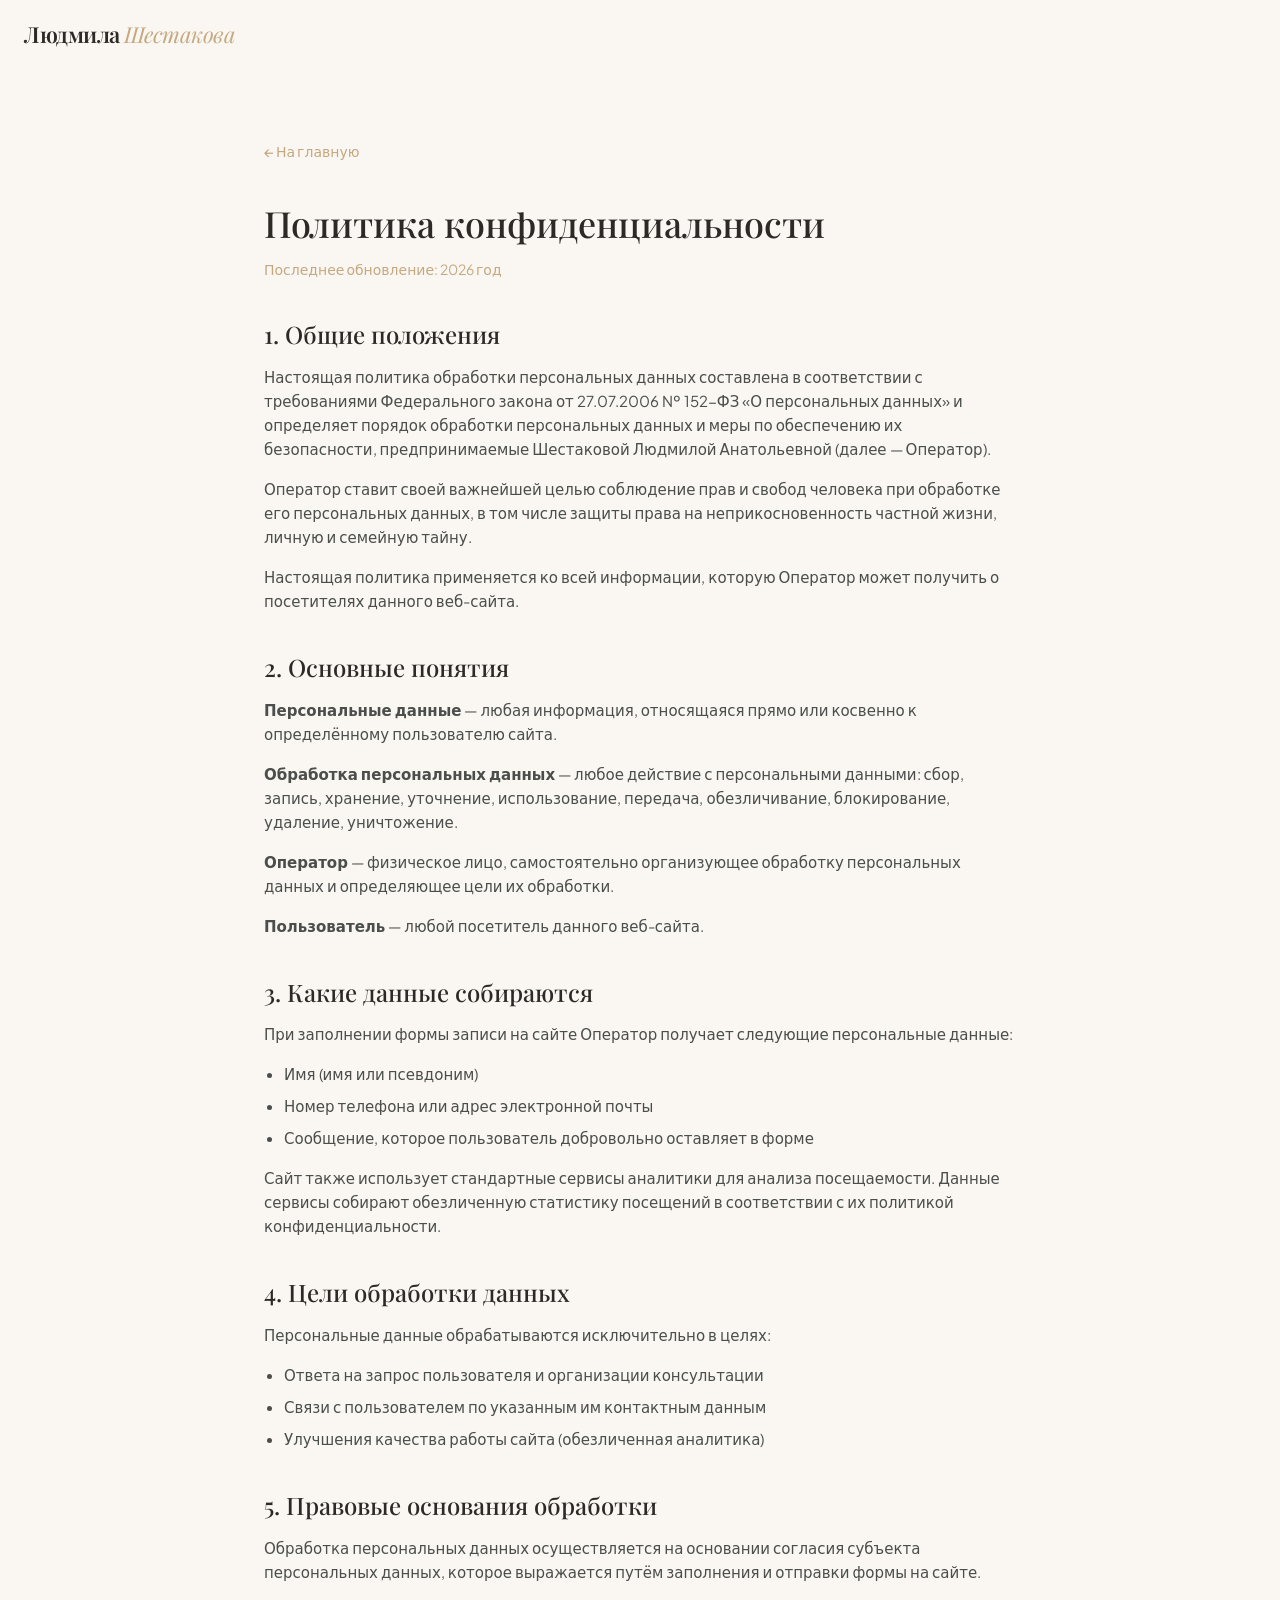
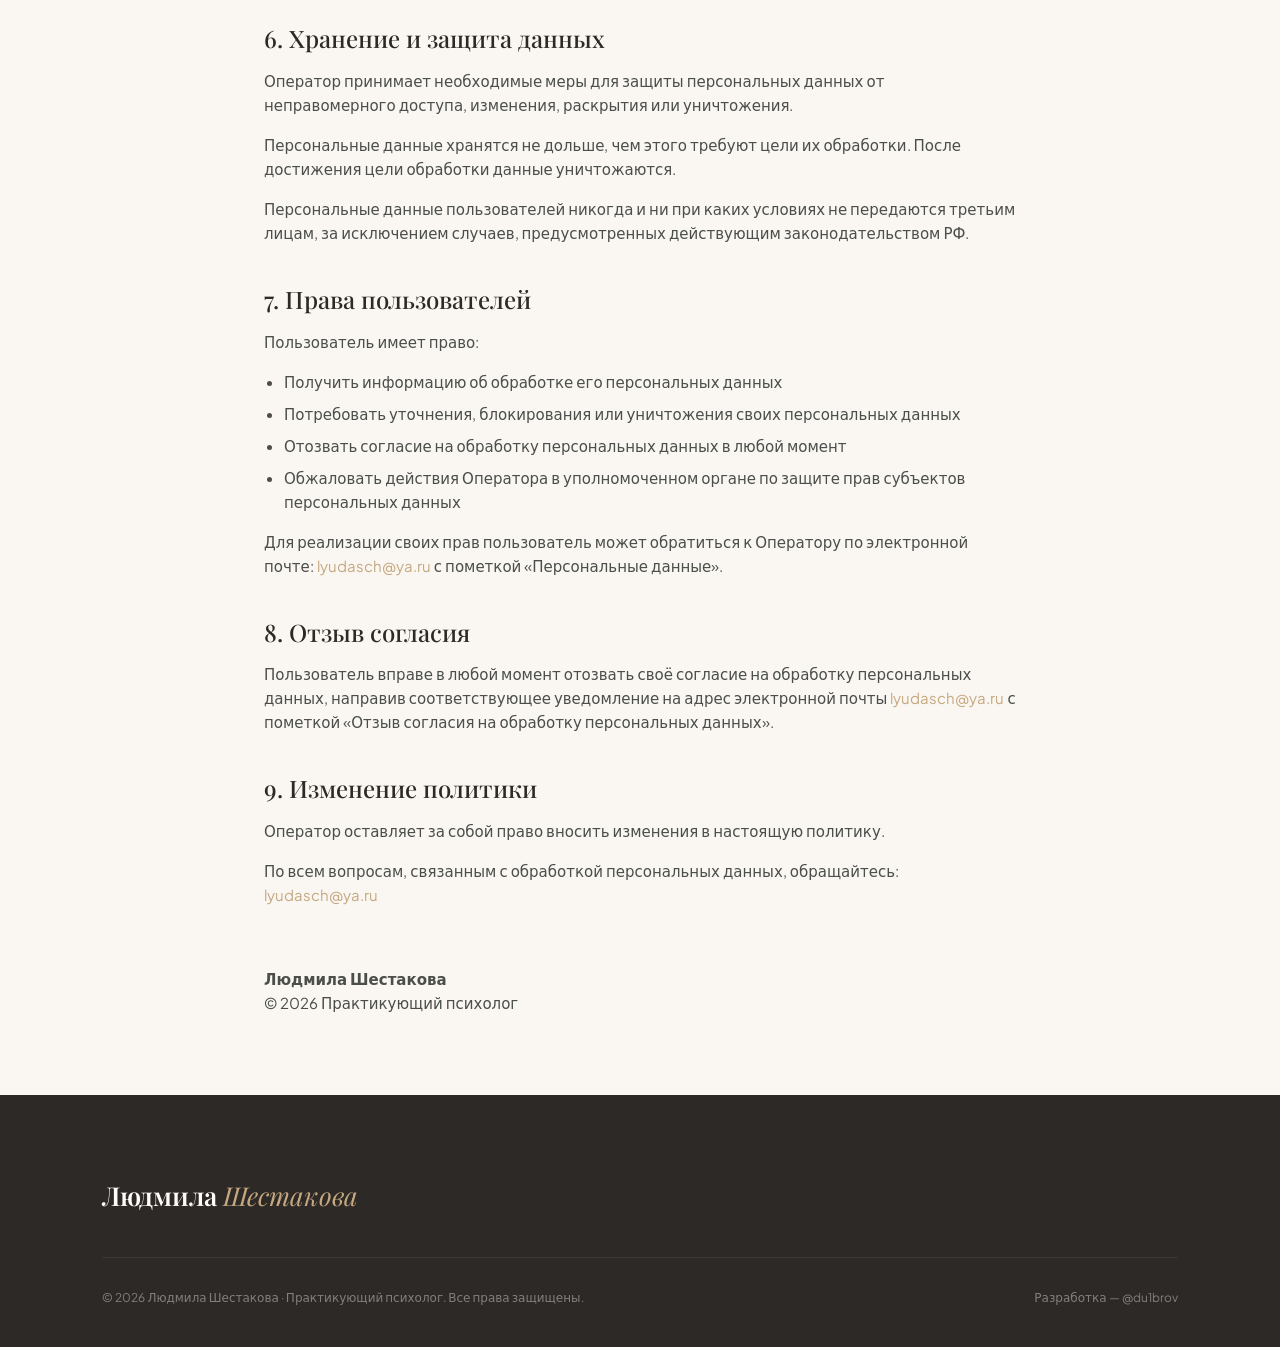
==== privacy.html @ ee28a822 "feat: добавил политику конф." ====
<!DOCTYPE html>
<html lang="ru">

<head>
  <meta charset="UTF-8">
  <meta name="viewport" content="width=device-width, initial-scale=1.0">
  <title>Политика конфиденциальности — Людмила Шестакова</title>

  <meta name="robots" content="noindex, follow">
  <meta name="theme-color" content="#FAF7F2">

  <link rel="icon" type="image/svg+xml"
    href="data:image/svg+xml,<svg xmlns=%22http://www.w3.org/2000/svg%22 viewBox=%220 0 100 100%22><text y=%22.9em%22 font-size=%2290%22>✨</text></svg>">

  <link
    href="https://fonts.googleapis.com/css2?family=Cormorant+Garamond:ital,wght@0,300;0,400;0,500;0,600;0,700;1,300;1,400;1,500;1,600&family=Playfair+Display:ital,wght@0,400;0,500;0,600;0,700;1,400;1,500;1,600&family=Plus+Jakarta+Sans:wght@300;400;500;600;700&display=swap"
    rel="stylesheet">

  <link rel="stylesheet" href="./styles.css">
  
  <style>
    .privacy-container {
      max-width: 800px;
      margin: 120px auto 80px auto;
      padding: 0 24px;
      font-family: var(--font-sans);
      color: var(--ink-deep);
      line-height: 1.6;
    }
    
    .privacy-container h1 {
      font-family: var(--font-serif);
      font-size: 36px;
      margin-bottom: 12px;
    }
    
    .privacy-container h2 {
      font-family: var(--font-serif);
      font-size: 24px;
      margin-top: 40px;
      margin-bottom: 16px;
      color: var(--ink-deep);
    }
    
    .privacy-container p, .privacy-container ul {
      margin-bottom: 16px;
      font-size: 15px;
      color: rgba(44, 48, 46, 0.85);
    }
    
    .privacy-container ul {
      padding-left: 20px;
    }
    
    .privacy-container li {
      margin-bottom: 8px;
    }
    
    .privacy-header-meta {
      font-size: 14px;
      color: var(--terra-warm);
      margin-bottom: 40px;
    }
    
    .back-btn {
      display: inline-flex;
      align-items: center;
      gap: 8px;
      text-decoration: none;
      color: var(--ink-deep);
      font-family: var(--font-sans);
      font-weight: 500;
      font-size: 14px;
      transition: color 0.3s ease;
      margin-top: 20px;
      margin-bottom: 40px;
    }
    
    .back-btn:hover {
      color: var(--terra-warm);
    }
    
    .privacy-container a {
      color: var(--terra-warm);
      text-decoration: none;
    }
    .privacy-container a:hover {
      text-decoration: underline;
    }
  </style>
</head>

<body>

  <nav id="nav" style="justify-content: flex-start; padding-left: 24px;">
    <a href="index.html" class="nav-logo" style="margin-right: auto;">Людмила <span>Шестакова</span></a>
  </nav>

  <main class="privacy-container">
    <a href="index.html" class="back-btn">← На главную</a>
    
    <h1>Политика конфиденциальности</h1>
    <div class="privacy-header-meta">Последнее обновление: 2026 год</div>
    
    <h2>1. Общие положения</h2>
    <p>Настоящая политика обработки персональных данных составлена в соответствии с требованиями Федерального закона от 27.07.2006 № 152-ФЗ «О персональных данных» и определяет порядок обработки персональных данных и меры по обеспечению их безопасности, предпринимаемые Шестаковой Людмилой Анатольевной (далее — Оператор).</p>
    <p>Оператор ставит своей важнейшей целью соблюдение прав и свобод человека при обработке его персональных данных, в том числе защиты права на неприкосновенность частной жизни, личную и семейную тайну.</p>
    <p>Настоящая политика применяется ко всей информации, которую Оператор может получить о посетителях данного веб-сайта.</p>

    <h2>2. Основные понятия</h2>
    <p><strong>Персональные данные</strong> — любая информация, относящаяся прямо или косвенно к определённому пользователю сайта.</p>
    <p><strong>Обработка персональных данных</strong> — любое действие с персональными данными: сбор, запись, хранение, уточнение, использование, передача, обезличивание, блокирование, удаление, уничтожение.</p>
    <p><strong>Оператор</strong> — физическое лицо, самостоятельно организующее обработку персональных данных и определяющее цели их обработки.</p>
    <p><strong>Пользователь</strong> — любой посетитель данного веб-сайта.</p>

    <h2>3. Какие данные собираются</h2>
    <p>При заполнении формы записи на сайте Оператор получает следующие персональные данные:</p>
    <ul>
      <li>Имя (имя или псевдоним)</li>
      <li>Номер телефона или адрес электронной почты</li>
      <li>Сообщение, которое пользователь добровольно оставляет в форме</li>
    </ul>
    <p>Сайт также использует стандартные сервисы аналитики для анализа посещаемости. Данные сервисы собирают обезличенную статистику посещений в соответствии с их политикой конфиденциальности.</p>

    <h2>4. Цели обработки данных</h2>
    <p>Персональные данные обрабатываются исключительно в целях:</p>
    <ul>
      <li>Ответа на запрос пользователя и организации консультации</li>
      <li>Связи с пользователем по указанным им контактным данным</li>
      <li>Улучшения качества работы сайта (обезличенная аналитика)</li>
    </ul>

    <h2>5. Правовые основания обработки</h2>
    <p>Обработка персональных данных осуществляется на основании согласия субъекта персональных данных, которое выражается путём заполнения и отправки формы на сайте.</p>

    <h2>6. Хранение и защита данных</h2>
    <p>Оператор принимает необходимые меры для защиты персональных данных от неправомерного доступа, изменения, раскрытия или уничтожения.</p>
    <p>Персональные данные хранятся не дольше, чем этого требуют цели их обработки. После достижения цели обработки данные уничтожаются.</p>
    <p>Персональные данные пользователей никогда и ни при каких условиях не передаются третьим лицам, за исключением случаев, предусмотренных действующим законодательством РФ.</p>

    <h2>7. Права пользователей</h2>
    <p>Пользователь имеет право:</p>
    <ul>
      <li>Получить информацию об обработке его персональных данных</li>
      <li>Потребовать уточнения, блокирования или уничтожения своих персональных данных</li>
      <li>Отозвать согласие на обработку персональных данных в любой момент</li>
      <li>Обжаловать действия Оператора в уполномоченном органе по защите прав субъектов персональных данных</li>
    </ul>
    <p>Для реализации своих прав пользователь может обратиться к Оператору по электронной почте: <a href="mailto:lyudasch@ya.ru">lyudasch@ya.ru</a> с пометкой «Персональные данные».</p>

    <h2>8. Отзыв согласия</h2>
    <p>Пользователь вправе в любой момент отозвать своё согласие на обработку персональных данных, направив соответствующее уведомление на адрес электронной почты <a href="mailto:lyudasch@ya.ru">lyudasch@ya.ru</a> с пометкой «Отзыв согласия на обработку персональных данных».</p>

    <h2>9. Изменение политики</h2>
    <p>Оператор оставляет за собой право вносить изменения в настоящую политику.</p>
    <p>По всем вопросам, связанным с обработкой персональных данных, обращайтесь: <a href="mailto:lyudasch@ya.ru">lyudasch@ya.ru</a></p>

    <p style="margin-top: 60px;"><strong>Людмила Шестакова</strong><br>© 2026 Практикующий психолог</p>
  </main>

  <footer>
    <div class="footer-top">
      <a href="index.html" class="footer-logo">Людмила <span>Шестакова</span></a>
    </div>
    <div class="footer-bottom">
      <div class="footer-copy">© 2026 Людмила Шестакова · Практикующий психолог. Все права защищены.</div>
      <div class="footer-dev">Разработка — <a href="https://t.me/du1brov" target="_blank" rel="noopener">@du1brov</a></div>
    </div>
  </footer>

</body>
</html>
---- styles.css ----
/* ─────────────────────────────────────────
   RESET & SYSTEM VARIABLE SYSTEM (DESIGN TOKENS)
   ──────────────────────────────────────── */
*, *::before, *::after {
  box-sizing: border-box;
  margin: 0;
  padding: 0;
}

:root {
  --bg-natural:   #FAF7F2; /* Warm, rich cashmere background */
  --ink-deep:     #2D2926; /* Soft espresso black */
  --ink-medium:   #544E48; /* Medium warm charcoal-grey */
  --ink-light:    #8C847C; /* Soft taupe-grey */
  --terra-warm:   #C5A880; /* Elegant matte gold */
  --terra-light:  #D9BA90; /* Warm champagne gold */
  --sage-muted:   #B5945B; /* Rich antique gold */
  --sage-light:   #FAF3E3; /* Warm milk-ivory */
  --sand-light:   #EDE9E2; /* Soft sand cashmere */
  --sand-medium:  #DFD9CE; /* Medium sand cashmere */
  --white-ivory:  #FFFDFB; /* Warm alabaster */
  --glass-bg:     rgba(250, 247, 242, 0.94);
  --shadow-sm:    0 4px 20px rgba(45, 41, 38, 0.02);
  --shadow-md:    0 20px 50px rgba(45, 41, 38, 0.06);
  --shadow-lg:    0 30px 70px rgba(197, 168, 128, 0.15);
  --transition:   all 0.4s cubic-bezier(0.25, 0.8, 0.25, 1);
  --font-serif:   'Playfair Display', 'Cormorant Garamond', Georgia, serif;
  --font-sans:    'Plus Jakarta Sans', system-ui, -apple-system, sans-serif;
}

html {
  scroll-behavior: smooth;
  overflow-x: hidden;
}

body {
  font-family: var(--font-sans);
  background-color: var(--bg-natural);
  color: var(--ink-deep);
  overflow-x: hidden;
  -webkit-font-smoothing: antialiased;
  -moz-osx-font-smoothing: grayscale;
  line-height: 1.6;
}

/* ─────────────────────────────────────────
   TYPOGRAPHY & BRAND ELEMENTS
   ──────────────────────────────────────── */
h1, h2, h3, h4 {
  font-family: var(--font-serif);
  font-weight: 500;
  line-height: 1.2;
}

a {
  color: inherit;
  text-decoration: none;
  transition: var(--transition);
}

img, svg {
  max-width: 100%;
  height: auto;
  display: block;
}

.editorial-badge {
  font-family: var(--font-sans);
  font-size: 11px;
  font-weight: 600;
  text-transform: uppercase;
  letter-spacing: 0.2em;
  color: var(--terra-warm);
  margin-bottom: 20px;
  display: inline-flex;
  align-items: center;
  gap: 8px;
}

.editorial-badge::after {
  content: '';
  display: inline-block;
  width: 32px;
  height: 1px;
  background-color: var(--terra-warm);
}

.serif-italic {
  font-family: var(--font-serif);
  font-style: italic;
  font-weight: 400;
}

/* ─────────────────────────────────────────
   NAV HEADER
   ──────────────────────────────────────── */
#nav {
  position: fixed;
  top: 0;
  left: 0;
  width: 100%;
  height: 70px;
  display: flex;
  justify-content: space-between;
  align-items: center;
  padding: 0 8%;
  background-color: transparent;
  z-index: 1000;
  transition: var(--transition);
  border-bottom: 1px solid transparent;
}

#nav.shrink {
  height: 60px;
  background-color: var(--glass-bg);
  backdrop-filter: blur(12px);
  -webkit-backdrop-filter: blur(12px);
  border-bottom: 1px solid var(--sand-light);
  box-shadow: var(--shadow-sm);
}

.nav-logo {
  font-family: var(--font-serif);
  font-size: 22px;
  font-weight: 600;
  letter-spacing: -0.02em;
  color: var(--ink-deep);
}

.nav-logo span {
  font-weight: 300;
  font-family: var(--font-serif);
  font-style: italic;
  color: var(--terra-warm);
}

.nav-links {
  list-style: none;
  position: fixed;
  top: 0;
  left: 0;
  width: 100%;
  height: 100vh;
  background-color: var(--glass-bg);
  backdrop-filter: blur(15px);
  -webkit-backdrop-filter: blur(15px);
  display: flex;
  flex-direction: column;
  justify-content: center;
  align-items: center;
  gap: 40px;
  opacity: 0;
  visibility: hidden;
  transition: all 0.5s cubic-bezier(0.25, 0.8, 0.25, 1);
  z-index: 999;
}

.nav-links.active {
  opacity: 1;
  visibility: visible;
}

.nav-links a {
  font-family: var(--font-serif);
  font-size: 36px;
  font-weight: 500;
  color: var(--ink-deep);
  letter-spacing: 0.02em;
  position: relative;
  padding: 6px 0;
}

.nav-links a::after {
  content: '';
  position: absolute;
  bottom: 0;
  left: 50%;
  transform: translateX(-50%);
  width: 0;
  height: 1px;
  background-color: var(--terra-warm);
  transition: var(--transition);
}

.nav-links a:hover {
  color: var(--terra-warm);
}

.nav-links a:hover::after {
  width: 100%;
}

.nav-actions {
  display: flex;
  align-items: center;
  gap: 20px;
}

.nav-cta {
  font-family: var(--font-sans);
  font-size: 12px;
  font-weight: 600;
  text-transform: uppercase;
  letter-spacing: 0.1em;
  padding: 10px 20px;
  background-color: var(--ink-deep);
  color: var(--white-ivory);
  border: 1px solid var(--ink-deep);
  transition: var(--transition);
}

.nav-cta:hover {
  background-color: transparent;
  color: var(--ink-deep);
  border-color: var(--ink-deep);
}

.menu-toggle {
  display: flex;
  background: transparent;
  border: none;
  cursor: pointer;
  flex-direction: column;
  gap: 6px;
  width: 32px;
  height: 24px;
  justify-content: center;
  padding: 0;
  z-index: 1001;
}

.menu-toggle .bar {
  width: 100%;
  height: 1.5px;
  background-color: var(--ink-deep);
  transition: var(--transition);
}

.menu-toggle.active .bar:nth-child(1) {
  transform: translateY(3.75px) rotate(45deg);
}

.menu-toggle.active .bar:nth-child(2) {
  transform: translateY(-3.75px) rotate(-45deg);
}

/* ─────────────────────────────────────────
   HERO MANIFESTO SECTION
   ──────────────────────────────────────── */
.hero-manifesto {
  padding: 180px 8% 100px 8%;
  background-color: var(--white-ivory);
  border-bottom: 1px solid var(--sand-light);
}

.manifesto-grid {
  display: grid;
  grid-template-columns: 1.2fr 0.8fr;
  gap: 80px;
  align-items: center;
}

.hero-badge {
  display: flex;
  flex-direction: column;
  align-items: center;
  text-align: center;
  gap: 6px;
  width: 100%;
  max-width: 440px;
  border: 1px solid var(--sand-medium);
  padding: 10px 20px;
  font-family: var(--font-sans);
  font-size: 11px;
  font-weight: 500;
  text-transform: uppercase;
  letter-spacing: 0.1em;
  color: var(--ink-medium);
  margin-bottom: 30px;
  background-color: var(--white-ivory);
}

.manifesto-title {
  font-size: 54px;
  font-weight: 500;
  letter-spacing: -0.01em;
  color: var(--ink-deep);
  margin-bottom: 36px;
  line-height: 1.1;
}

.manifesto-title-sub {
  display: block;
  font-size: 26px;
  font-family: var(--font-serif);
  font-style: italic;
  font-weight: 400;
  color: var(--ink-medium);
  margin-top: 16px;
  line-height: 1.3;
}

.manifesto-essay {
  font-size: 16px;
  line-height: 1.8;
  color: var(--ink-medium);
  margin-bottom: 40px;
}

.manifesto-essay p {
  margin-bottom: 20px;
}

.essay-highlight {
  border-left: 2px solid var(--terra-warm);
  padding-left: 24px;
  font-family: var(--font-serif);
  font-size: 18px;
  font-style: italic;
  color: var(--ink-deep);
  line-height: 1.7;
}

.manifesto-actions {
  display: flex;
  gap: 24px;
  align-items: center;
}

.manifesto-btn-primary {
  font-family: var(--font-sans);
  font-size: 13px;
  font-weight: 600;
  text-transform: uppercase;
  letter-spacing: 0.1em;
  padding: 16px 36px;
  background-color: var(--terra-warm);
  color: var(--white-ivory);
  border: 1px solid var(--terra-warm);
  transition: var(--transition);
}

.manifesto-btn-primary:hover {
  background-color: transparent;
  color: var(--terra-warm);
  box-shadow: var(--shadow-sm);
}

.manifesto-btn-secondary {
  font-family: var(--font-sans);
  font-size: 13px;
  font-weight: 500;
  color: var(--ink-medium);
  border-bottom: 1px solid var(--sand-medium);
  padding-bottom: 4px;
}

.manifesto-btn-secondary:hover {
  color: var(--ink-deep);
  border-color: var(--ink-deep);
}

.editorial-portrait-frame {
  position: relative;
  background-color: var(--bg-natural);
  padding: 24px;
  border: 1px solid var(--sand-light);
  box-shadow: var(--shadow-md);
  transition: var(--transition);
}

.editorial-portrait-frame:hover {
  transform: translateY(-5px);
  box-shadow: var(--shadow-lg);
}

.manifesto-photo {
  width: 100%;
  height: 520px;
  object-fit: cover;
  object-position: center 15%;
  border: 1px solid rgba(197, 168, 128, 0.2);
}

.manifesto-svg {
  width: 100%;
  height: 520px;
  background-color: var(--sand-light);
}

.portrait-watermark {
  position: absolute;
  top: 40px;
  right: -20px;
  font-family: var(--font-sans);
  font-size: 60px;
  font-weight: 900;
  color: var(--white-ivory);
  opacity: 0.35;
  letter-spacing: 0.15em;
  transform: rotate(90deg);
  transform-origin: right top;
  pointer-events: none;
}

.portrait-caption {
  margin-top: 20px;
  display: flex;
  justify-content: space-between;
  align-items: center;
  border-top: 1px solid var(--sand-medium);
  padding-top: 16px;
}

.caption-name {
  font-family: var(--font-serif);
  font-size: 18px;
  font-weight: 600;
  color: var(--ink-deep);
}

.caption-title {
  font-family: var(--font-sans);
  font-size: 11px;
  font-weight: 500;
  text-transform: uppercase;
  letter-spacing: 0.05em;
  color: var(--ink-light);
}

/* ─────────────────────────────────────────
   BLOCK 1: HONEST DIALOGUES (ABOUT ME)
   ──────────────────────────────────────── */
.honest-dialogues {
  padding: 120px 8%;
  background-color: var(--bg-natural);
  border-bottom: 1px solid var(--sand-light);
}

.dialogues-grid {
  display: grid;
  grid-template-columns: 0.9fr 1.1fr;
  gap: 100px;
}

.dialogues-intro {
  position: sticky;
  top: 140px;
  height: fit-content;
}

.dialogues-heading {
  font-size: 42px;
  font-weight: 500;
  color: var(--ink-deep);
  margin-bottom: 24px;
  line-height: 1.2;
}

.dialogues-lead {
  font-size: 15px;
  line-height: 1.7;
  color: var(--ink-medium);
  margin-bottom: 40px;
}

.signature-block {
  margin-top: 50px;
  padding-top: 36px;
  border-top: 1px solid var(--sand-medium);
}

.signature-text {
  font-family: var(--font-serif);
  font-style: italic;
  font-size: 17px;
  line-height: 1.6;
  color: var(--ink-deep);
  margin-bottom: 16px;
}

.signature-author {
  font-family: var(--font-sans);
  font-size: 12px;
  font-weight: 600;
  text-transform: uppercase;
  letter-spacing: 0.08em;
  color: var(--terra-warm);
}

.dialogues-qa {
  display: flex;
  flex-direction: column;
  gap: 20px;
}

.dialogue-qa-card {
  background-color: var(--white-ivory);
  border: 1px solid var(--sand-light);
  padding: 24px 30px;
  cursor: pointer;
  transition: var(--transition);
}

.dialogue-qa-card:hover {
  border-color: var(--terra-warm);
  box-shadow: var(--shadow-sm);
}

.qa-header {
  display: flex;
  align-items: center;
  gap: 20px;
}

.qa-num {
  font-family: var(--font-serif);
  font-size: 20px;
  font-style: italic;
  color: var(--terra-warm);
  font-weight: 600;
}

.qa-title {
  font-family: var(--font-sans);
  font-size: 16px;
  font-weight: 600;
  color: var(--ink-deep);
  flex: 1;
}

.qa-icon {
  font-size: 20px;
  color: var(--terra-warm);
  transition: var(--transition);
  font-weight: 300;
}

.qa-body {
  max-height: 0;
  overflow: hidden;
  opacity: 0;
  transition: all 0.5s cubic-bezier(0.25, 0.8, 0.25, 1);
  padding-top: 0;
  font-size: 14px;
  line-height: 1.7;
  color: var(--ink-medium);
}

.qa-body p {
  padding-top: 16px;
}

.dialogue-qa-card.active {
  border-color: var(--terra-warm);
  background-color: var(--white-ivory);
  box-shadow: var(--shadow-sm);
}

.dialogue-qa-card.active .qa-icon {
  transform: rotate(45deg);
  color: var(--ink-deep);
}

.dialogue-qa-card.active .qa-body {
  max-height: 200px;
  opacity: 1;
}

/* ─────────────────────────────────────────
   BLOCK 2: STATE NAVIGATOR (RESONANCE)
   ──────────────────────────────────────── */
.state-navigator {
  padding: 120px 8%;
  background-color: var(--white-ivory);
  border-bottom: 1px solid var(--sand-light);
}

.navigator-header {
  max-width: 800px;
  margin-bottom: 60px;
}

.navigator-heading {
  font-size: 42px;
  font-weight: 500;
  color: var(--ink-deep);
  margin-bottom: 20px;
}

.navigator-sub {
  font-size: 15px;
  line-height: 1.7;
  color: var(--ink-medium);
}

.navigator-container {
  display: grid;
  grid-template-columns: 1fr 1.1fr;
  gap: 80px;
  align-items: flex-start;
}

.navigator-menu {
  display: flex;
  flex-direction: column;
  gap: 16px;
}

.nav-state-btn {
  background: transparent;
  border: 1px solid var(--sand-light);
  padding: 24px 30px;
  text-align: left;
  cursor: pointer;
  display: flex;
  align-items: center;
  gap: 20px;
  transition: var(--transition);
  border-radius: 4px;
}

.nav-state-btn:hover {
  border-color: var(--terra-warm);
  background-color: var(--bg-natural);
}

.state-btn-dot {
  width: 6px;
  height: 6px;
  background-color: var(--sand-medium);
  border-radius: 50%;
  transition: var(--transition);
}

.state-btn-text {
  font-family: var(--font-sans);
  font-size: 15px;
  font-weight: 600;
  color: var(--ink-medium);
  line-height: 1.4;
  transition: var(--transition);
}

.nav-state-btn.active {
  background-color: var(--bg-natural);
  border-color: var(--terra-warm);
  box-shadow: var(--shadow-sm);
}

.nav-state-btn.active .state-btn-dot {
  background-color: var(--terra-warm);
  box-shadow: 0 0 10px rgba(197, 168, 128, 0.8);
  transform: scale(1.5);
}

.nav-state-btn.active .state-btn-text {
  color: var(--ink-deep);
}

.resonance-canvas {
  background-color: var(--bg-natural);
  border: 1px solid var(--sand-light);
  padding: 50px;
  box-shadow: var(--shadow-md);
  position: relative;
  min-height: 480px;
}

.resonance-slide {
  display: none;
  opacity: 0;
  transform: translateY(15px);
  transition: all 0.5s cubic-bezier(0.25, 0.8, 0.25, 1);
}

.resonance-slide.active {
  display: block;
  opacity: 1;
  transform: translateY(0);
}

.slide-badge {
  font-family: var(--font-sans);
  font-size: 11px;
  font-weight: 700;
  text-transform: uppercase;
  color: var(--terra-warm);
  letter-spacing: 0.15em;
  display: block;
  margin-bottom: 16px;
}

.slide-title {
  font-size: 28px;
  font-family: var(--font-serif);
  color: var(--ink-deep);
  margin-bottom: 20px;
  line-height: 1.3;
}

.slide-desc {
  font-size: 15px;
  line-height: 1.7;
  color: var(--ink-medium);
  margin-bottom: 30px;
}

.slide-methodology {
  border-top: 1px solid var(--sand-medium);
  padding-top: 24px;
  margin-bottom: 36px;
}

.methods-label {
  font-family: var(--font-sans);
  font-size: 12px;
  font-weight: 700;
  text-transform: uppercase;
  letter-spacing: 0.05em;
  color: var(--ink-deep);
  margin-bottom: 16px;
}

.methods-list {
  list-style: none;
  display: flex;
  flex-direction: column;
  gap: 12px;
}

.methods-list li {
  font-size: 13px;
  color: var(--ink-medium);
  position: relative;
  padding-left: 16px;
  line-height: 1.6;
}

.methods-list li::before {
  content: '✦';
  color: var(--terra-warm);
  font-size: 10px;
  position: absolute;
  left: 0;
  top: 2px;
}

.methods-list li span {
  font-weight: 600;
  color: var(--ink-deep);
}

.slide-cta-btn {
  font-family: var(--font-sans);
  font-size: 12px;
  font-weight: 600;
  text-transform: uppercase;
  letter-spacing: 0.08em;
  padding: 15px 30px;
  background-color: var(--ink-deep);
  color: var(--white-ivory);
  border: 1px solid var(--ink-deep);
  cursor: pointer;
  transition: var(--transition);
  display: inline-block;
}

.slide-cta-btn:hover {
  background-color: transparent;
  color: var(--ink-deep);
}

/* ─────────────────────────────────────────
   BLOCK 3: VECTORS OF PRACTICE
   ──────────────────────────────────────── */
.vectors-practice {
  padding: 120px 8%;
  background-color: var(--bg-natural);
  border-bottom: 1px solid var(--sand-light);
}

.vectors-header {
  max-width: 800px;
  margin-bottom: 80px;
}

.vectors-heading {
  font-size: 42px;
  font-weight: 500;
  color: var(--ink-deep);
  margin-bottom: 20px;
}

.vectors-sub {
  font-size: 15px;
  line-height: 1.7;
  color: var(--ink-medium);
}

.vectors-catalog {
  display: flex;
  flex-direction: column;
  gap: 50px;
}

.vector-card {
  background-color: var(--white-ivory);
  border: 1px solid var(--sand-light);
  display: grid;
  grid-template-columns: 180px 1fr;
  padding: 50px 60px;
  position: relative;
  transition: var(--transition);
}

.vector-card:hover {
  box-shadow: var(--shadow-md);
  border-color: var(--terra-warm);
}

.vector-visual-col {
  display: flex;
  flex-direction: column;
  align-items: flex-start;
  justify-content: flex-start;
}

.vector-number {
  font-family: var(--font-serif);
  font-size: 48px;
  font-style: italic;
  color: var(--terra-warm);
  line-height: 1;
  font-weight: 300;
}

.vector-line {
  width: 1px;
  height: 80px;
  background-color: var(--sand-medium);
  margin-top: 20px;
}

.vector-content-col {
  display: flex;
  flex-direction: column;
}

.vector-tag {
  font-family: var(--font-sans);
  font-size: 11px;
  font-weight: 700;
  text-transform: uppercase;
  color: var(--terra-warm);
  letter-spacing: 0.1em;
  margin-bottom: 12px;
}

.vector-title {
  font-size: 28px;
  color: var(--ink-deep);
  margin-bottom: 20px;
}

.vector-description {
  font-size: 15px;
  line-height: 1.7;
  color: var(--ink-medium);
  margin-bottom: 30px;
  max-width: 800px;
}

.vector-specs {
  display: flex;
  flex-wrap: wrap;
  gap: 16px;
  list-style: none;
}

.vector-specs li {
  font-family: var(--font-sans);
  font-size: 13px;
  font-weight: 500;
  background-color: var(--bg-natural);
  color: var(--ink-deep);
  padding: 10px 20px;
  border: 1px solid var(--sand-light);
  cursor: pointer;
  transition: var(--transition);
}

.vector-specs li:hover {
  border-color: var(--terra-warm);
  background-color: var(--white-ivory);
  transform: translateY(-2px);
}

/* ─────────────────────────────────────────
   BLOCK 4: STANDARDS & CERTIFICATE VAULT
   ──────────────────────────────────────── */
.standards-vault {
  padding: 120px 8%;
  background-color: var(--white-ivory);
  border-bottom: 1px solid var(--sand-light);
}

.standards-grid {
  display: grid;
  grid-template-columns: 1.2fr 1fr;
  gap: 80px;
  align-items: center;
}

.standards-left, .standards-right {
  min-width: 0;
}

.standards-left {
  max-width: 540px;
}

.standards-title {
  font-size: 42px;
  font-weight: 500;
  color: var(--ink-deep);
  margin-bottom: 24px;
}

.standards-lead {
  font-size: 15px;
  line-height: 1.7;
  color: var(--ink-medium);
  margin-bottom: 40px;
}

.pillar-row {
  display: flex;
  gap: 20px;
  margin-bottom: 30px;
}

.pillar-icon {
  width: 28px;
  height: 28px;
  border-radius: 50%;
  background-color: var(--sage-light);
  border: 1px solid var(--terra-warm);
  color: var(--terra-warm);
  display: flex;
  align-items: center;
  justify-content: center;
  font-size: 12px;
  font-weight: bold;
  flex-shrink: 0;
}

.pillar-details {
  display: flex;
  flex-direction: column;
}

.pillar-title {
  font-family: var(--font-sans);
  font-size: 15px;
  font-weight: 600;
  color: var(--ink-deep);
  margin-bottom: 8px;
}

.pillar-text {
  font-size: 13.5px;
  line-height: 1.6;
  color: var(--ink-medium);
}

.diplomas-drawer-container {
  background-color: var(--bg-natural);
  border: 1px solid var(--sand-light);
  padding: 40px;
  box-shadow: var(--shadow-md);
}

.drawer-header {
  border-bottom: 1px solid var(--sand-medium);
  padding-bottom: 20px;
  margin-bottom: 30px;
}

.drawer-heading {
  font-size: 20px;
  font-family: var(--font-serif);
  color: var(--ink-deep);
  margin-bottom: 8px;
}

.drawer-subtitle {
  font-family: var(--font-sans);
  font-size: 12px;
  color: var(--ink-light);
}

.certs-catalog-flex {
  display: flex;
  gap: 16px;
  overflow-x: auto;
  scroll-behavior: smooth;
  padding-bottom: 20px;
  scrollbar-width: none; /* Hide standard Firefox scrollbar */
  width: 100%;
  max-width: 452px; /* Show exactly 3 cards and enable scrolling carousel feel */
  margin: 0 auto;
}

.certs-catalog-flex::-webkit-scrollbar {
  display: none; /* Hide Chrome scrollbar */
}

.cert-item-card {
  flex: 0 0 140px;
  width: 140px !important;
  height: 230px !important;
  cursor: pointer;
  transition: var(--transition);
  display: flex;
  flex-direction: column;
  align-items: center;
  overflow: hidden;
}

.cert-item-card:hover {
  transform: translateY(-5px) scale(1.02);
}

.cert-svg-box {
  width: 140px;
  height: 190px;
  box-shadow: var(--shadow-sm);
  border-radius: 4px;
}

.cert-img-box {
  width: 140px !important;
  height: 190px !important;
  max-width: 140px !important;
  max-height: 190px !important;
  object-fit: contain;
  box-shadow: var(--shadow-sm);
  border-radius: 4px;
  border: 1px solid var(--sand-light);
  background-color: var(--white-ivory);
  transition: var(--transition);
  display: block;
}

.cert-label {
  margin-top: 12px;
  font-family: var(--font-sans);
  font-size: 11px;
  font-weight: 600;
  text-align: center;
  color: var(--ink-medium);
}

.drawer-navigation {
  display: flex;
  justify-content: flex-end;
  gap: 12px;
  margin-top: 20px;
}

.drawer-btn {
  width: 36px;
  height: 36px;
  border-radius: 50%;
  border: 1px solid var(--sand-medium);
  background: var(--white-ivory);
  color: var(--ink-deep);
  cursor: pointer;
  font-size: 20px;
  display: flex;
  align-items: center;
  justify-content: center;
  transition: var(--transition);
  padding: 0;
  line-height: 1;
}

.drawer-btn:hover {
  border-color: var(--terra-warm);
  background-color: var(--bg-natural);
  color: var(--terra-warm);
}

/* ─────────────────────────────────────────
   BLOCK 5: SERVICES & CABINET (PRICE LEDGER)
   ──────────────────────────────────────── */
.services-cabinet {
  padding: 120px 8%;
  background-color: var(--bg-natural);
  border-bottom: 1px solid var(--sand-light);
}

.services-grid {
  display: grid;
  grid-template-columns: 1.1fr 0.9fr;
  gap: 100px;
}

.ledger-column {
  display: flex;
  flex-direction: column;
}

.ledger-heading {
  font-size: 42px;
  font-weight: 500;
  color: var(--ink-deep);
  margin-bottom: 24px;
}

.ledger-desc {
  font-size: 15px;
  line-height: 1.7;
  color: var(--ink-medium);
  margin-bottom: 40px;
}

.price-ledger {
  display: flex;
  flex-direction: column;
  gap: 16px;
}

.ledger-item {
  border-bottom: 1px solid var(--sand-medium);
  padding-bottom: 16px;
}

.ledger-top-row {
  display: flex;
  align-items: baseline;
  justify-content: space-between;
  gap: 12px;
  cursor: pointer;
  transition: var(--transition);
}

.ledger-top-row:hover .ledger-title {
  color: var(--terra-warm);
}

.ledger-details {
  max-height: 0;
  overflow: hidden;
  transition: max-height 0.6s cubic-bezier(0.25, 0.8, 0.25, 1), padding 0.6s;
}

.ledger-item.active .ledger-details {
  max-height: 400px;
  padding-top: 16px;
}

.ledger-title {
  font-family: var(--font-sans);
  font-size: 16px;
  font-weight: 600;
  color: var(--ink-deep);
  transition: var(--transition);
}

.ledger-dots {
  flex: 1;
  border-bottom: 1px dotted var(--sand-medium);
  height: 1px;
}

.ledger-cost {
  font-family: var(--font-serif);
  font-size: 20px;
  font-weight: 600;
  color: var(--ink-deep);
  display: flex;
  align-items: center;
}

.ledger-icon {
  display: inline-block;
  font-family: var(--font-sans);
  font-size: 26px;
  font-weight: 300;
  margin-right: 14px;
  color: var(--terra-warm);
  transition: var(--transition);
}

.ledger-item.active .ledger-icon {
  transform: rotate(45deg);
}

.ledger-sub-text {
  font-size: 13.5px;
  color: var(--ink-light);
  line-height: 1.6;
  margin-bottom: 16px;
  max-width: 90%;
}

.ledger-book-btn {
  background: transparent;
  border: 1px solid var(--sand-medium);
  padding: 8px 18px;
  font-family: var(--font-sans);
  font-size: 11px;
  font-weight: 600;
  text-transform: uppercase;
  letter-spacing: 0.05em;
  color: var(--ink-medium);
  cursor: pointer;
  transition: var(--transition);
}

.ledger-book-btn:hover {
  border-color: var(--terra-warm);
  background-color: var(--white-ivory);
  color: var(--terra-warm);
}

.sanctuary-column {
  background-color: var(--white-ivory);
  border: 1px solid var(--sand-light);
  padding: 50px;
  box-shadow: var(--shadow-md);
}

.sanctuary-title {
  font-size: 32px;
  font-weight: 500;
  color: var(--ink-deep);
  margin-bottom: 24px;
}

.sanctuary-lead {
  font-size: 14.5px;
  line-height: 1.7;
  color: var(--ink-medium);
  margin-bottom: 30px;
}

.sanctuary-specifications {
  display: flex;
  flex-direction: column;
  gap: 16px;
  margin-bottom: 40px;
}

.sanctuary-specifications p {
  font-size: 14px;
  line-height: 1.6;
  color: var(--ink-medium);
}

.view-gallery-btn {
  width: 100%;
  padding: 16px 24px;
  background-color: var(--bg-natural);
  border: 1px solid var(--sand-medium);
  color: var(--ink-deep);
  font-family: var(--font-sans);
  font-size: 13px;
  font-weight: 600;
  cursor: pointer;
  transition: var(--transition);
  text-align: center;
  margin-bottom: 40px;
}

.view-gallery-btn:hover {
  border-color: var(--terra-warm);
  background-color: var(--white-ivory);
  color: var(--terra-warm);
}

.sanctuary-mini-frame {
  border: 1px solid var(--sand-light);
  padding: 8px;
  background-color: var(--bg-natural);
}

.sanctuary-svg-frame {
  display: block;
}

/* ─────────────────────────────────────────
   BLOCK 6: CONVERSATIONAL BOOKING LOUNGE
   ──────────────────────────────────────── */
.booking-lounge-section {
  padding: 120px 8%;
  background-color: var(--white-ivory);
  border-bottom: 1px solid var(--sand-light);
}

.booking-grid {
  display: grid;
  grid-template-columns: 1fr 1.2fr;
  gap: 80px;
  align-items: center;
}

.booking-intro, .booking-form-wrapper {
  min-width: 0;
}

.booking-intro {
  max-width: 500px;
}

.booking-heading {
  font-size: 42px;
  font-weight: 500;
  color: var(--ink-deep);
  margin-bottom: 24px;
}

.booking-lead {
  font-size: 15px;
  line-height: 1.8;
  color: var(--ink-medium);
  margin-bottom: 40px;
}

.booking-alternative-contacts {
  border-top: 1px solid var(--sand-medium);
  padding-top: 36px;
}

.contacts-title {
  font-family: var(--font-sans);
  font-size: 13px;
  font-weight: 700;
  text-transform: uppercase;
  letter-spacing: 0.05em;
  color: var(--ink-deep);
  margin-bottom: 20px;
}

.direct-links {
  display: flex;
  flex-direction: column;
  gap: 12px;
  margin-bottom: 24px;
}

.direct-contact-btn {
  padding: 14px 24px;
  font-family: var(--font-sans);
  font-size: 13px;
  font-weight: 600;
  display: flex;
  align-items: center;
  justify-content: center;
  border-radius: 4px;
  transition: var(--transition);
  text-align: center;
}

.direct-contact-btn.telegram {
  background-color: #E2ECF5;
  color: #1A5A96;
  border: 1px solid #C0D6EB;
}

.direct-contact-btn.telegram:hover {
  background-color: #1A5A96;
  color: #FFFFFF;
}

.direct-contact-btn.whatsapp {
  background-color: #E6F3EE;
  color: #1B7A57;
  border: 1px solid #C2E3D6;
}

.direct-contact-btn.whatsapp:hover {
  background-color: #1B7A57;
  color: #FFFFFF;
}

.direct-email-address {
  font-size: 13.5px;
  color: var(--ink-medium);
}

.email-link {
  font-weight: 600;
  color: var(--ink-deep);
  border-bottom: 1px solid var(--sand-medium);
  padding-bottom: 2px;
  margin-left: 6px;
}

.email-link:hover {
  border-color: var(--ink-deep);
}

.booking-form-wrapper {
  background-color: var(--bg-natural);
  padding: 4px;
  border: 1px solid var(--sand-light);
  box-shadow: var(--shadow-md);
}

.conversational-card {
  background-color: var(--white-ivory);
  border: 1px solid var(--sand-light);
  padding: 50px;
}

.conversational-heading {
  font-size: 24px;
  font-family: var(--font-serif);
  color: var(--ink-deep);
  margin-bottom: 36px;
  border-bottom: 1px solid var(--sand-medium);
  padding-bottom: 16px;
}

.conversational-form {
  display: flex;
  flex-direction: column;
}

.conversational-sentence {
  font-family: var(--font-serif);
  font-size: 22px;
  line-height: 2;
  color: var(--ink-deep);
  margin-bottom: 40px;
  word-spacing: 0.05em;
}

.inline-input-wrapper {
  display: inline-block;
  position: relative;
  margin: 0 4px;
}

.inline-input {
  font-family: var(--font-serif);
  font-size: 22px;
  font-style: italic;
  background: transparent;
  border: none;
  border-bottom: 1.5px solid var(--sand-medium);
  color: var(--terra-warm);
  padding: 0 8px;
  outline: none;
  width: 200px;
  transition: var(--transition);
}

.inline-input::placeholder {
  color: var(--ink-light);
  font-size: 20px;
  opacity: 0.6;
}

.inline-input:focus {
  border-bottom-color: var(--terra-warm);
  background-color: var(--bg-natural);
}

/* Adjust wrapper widths for dynamic alignment */
.name-wrapper .inline-input {
  width: 160px;
}

.message-wrapper .inline-input {
  width: 320px;
}

.phone-wrapper .inline-input {
  width: 220px;
}

.inline-select {
  font-family: var(--font-serif);
  font-size: 21px;
  font-style: italic;
  background: transparent;
  border: none;
  border-bottom: 1.5px solid var(--sand-medium);
  color: var(--terra-warm);
  padding: 0 4px;
  outline: none;
  cursor: pointer;
  transition: var(--transition);
  -webkit-appearance: none;
  -moz-appearance: none;
  appearance: none;
}

.inline-select:focus {
  border-bottom-color: var(--terra-warm);
  background-color: var(--bg-natural);
}

.select-wrapper::after {
  content: '▼';
  font-size: 9px;
  color: var(--sand-medium);
  position: absolute;
  right: 6px;
  bottom: 14px;
  pointer-events: none;
}

.form-bottom-row {
  display: flex;
  flex-direction: column;
  gap: 20px;
  margin-bottom: 30px;
}

.btn-submit {
  width: 100%;
  padding: 18px 30px;
  background-color: var(--ink-deep);
  color: var(--white-ivory);
  font-family: var(--font-sans);
  font-size: 13px;
  font-weight: 600;
  text-transform: uppercase;
  letter-spacing: 0.1em;
  border: 1px solid var(--ink-deep);
  cursor: pointer;
  transition: var(--transition);
  text-align: center;
}

.btn-submit:hover {
  background-color: transparent;
  color: var(--ink-deep);
}

.btn-submit:disabled {
  background-color: var(--sand-medium);
  border-color: var(--sand-medium);
  color: var(--ink-light);
  cursor: not-allowed;
}

.form-feedback-message {
  font-family: var(--font-sans);
  font-size: 13px;
  font-weight: 600;
  padding: 14px 20px;
  border-radius: 4px;
  display: none;
}

.form-feedback-message.success {
  background-color: #E6F3EE;
  color: #1B7A57;
  border: 1px solid #C2E3D6;
}

.form-feedback-message.error {
  background-color: #F9EBEB;
  color: #A94442;
  border: 1px solid #EBCCD1;
}

.conversational-privacy {
  font-family: var(--font-sans);
  font-size: 11.5px;
  line-height: 1.6;
  color: var(--ink-light);
}

/* ─────────────────────────────────────────
   FOOTER
   ──────────────────────────────────────── */
footer {
  padding: 80px 8% 40px 8%;
  background-color: var(--ink-deep);
  color: var(--white-ivory);
}

.footer-top {
  display: flex;
  justify-content: space-between;
  align-items: center;
  border-bottom: 1px solid rgba(255,255,255,0.06);
  padding-bottom: 40px;
  margin-bottom: 30px;
}

.footer-logo {
  font-family: var(--font-serif);
  font-size: 26px;
  font-weight: 600;
  color: var(--white-ivory);
}

.footer-logo span {
  font-style: italic;
  font-weight: 300;
  color: var(--terra-warm);
}

.footer-nav {
  display: flex;
  gap: 30px;
}

.footer-nav a {
  font-family: var(--font-sans);
  font-size: 13px;
  color: rgba(255,255,255,0.6);
}

.footer-nav a:hover {
  color: var(--white-ivory);
}

.footer-bottom {
  display: flex;
  justify-content: space-between;
  align-items: center;
  flex-wrap: wrap;
  gap: 12px;
  font-family: var(--font-sans);
  font-size: 12px;
  color: rgba(255,255,255,0.4);
}

.footer-design {
  text-transform: uppercase;
  letter-spacing: 0.1em;
  color: var(--terra-warm);
}

.footer-dev {
  font-family: var(--font-sans);
  color: rgba(255, 255, 255, 0.4);
}

.footer-dev a {
  color: rgba(255, 255, 255, 0.4);
  text-decoration: none;
  transition: var(--transition);
}

.footer-dev a:hover {
  color: rgba(255, 255, 255, 0.8);
}

/* ─────────────────────────────────────────
   LOCATION DISPLAY FOR SANCTUARY CABINET
   ──────────────────────────────────────── */
.sanctuary-locations {
  display: flex;
  flex-direction: column;
  gap: 28px;
  margin-bottom: 40px;
}

.sanctuary-location-item {
  border-left: 2px solid var(--terra-warm);
  padding-left: 20px;
  transition: var(--transition);
}

.sanctuary-location-item:hover {
  border-left-color: var(--sage-muted);
  transform: translateX(4px);
}

.sanctuary-location-item h4 {
  font-family: var(--font-serif);
  font-size: 18px;
  font-weight: 600;
  color: var(--ink-deep);
  margin-bottom: 8px;
}

.sanctuary-location-item p {
  font-size: 13.5px;
  color: var(--ink-medium);
  line-height: 1.6;
}

/* ─────────────────────────────────────────
   REVEAL ON SCROLL EFFECTS
   ──────────────────────────────────────── */
.reveal {
  opacity: 0;
  transform: translateY(30px);
  transition: all 0.8s cubic-bezier(0.25, 0.8, 0.25, 1);
}

.reveal.visible {
  opacity: 1;
  transform: translateY(0);
}

/* ─────────────────────────────────────────
   RESPONSIVE DESIGN (MEDIA QUERIES)
   ──────────────────────────────────────── */
@media (min-width: 992px) {
  .ledger-icon {
    display: none;
  }
  .ledger-details {
    max-height: none !important;
    overflow: visible;
    padding-top: 16px;
  }
  .ledger-top-row {
    cursor: default;
  }
  .ledger-top-row:hover .ledger-title {
    color: var(--ink-deep);
  }
}

@media (max-width: 1200px) {
  #nav {
    padding: 0 5%;
  }
  .hero-manifesto, .honest-dialogues, .state-navigator, .vectors-practice, .standards-vault, .services-cabinet, .booking-lounge-section, footer {
    padding-left: 5%;
    padding-right: 5%;
  }
  .manifesto-grid {
    gap: 40px;
  }
  .manifesto-title {
    font-size: 46px;
  }
  .dialogues-grid {
    gap: 60px;
  }
}

@media (max-width: 991px) {
  #nav {
    height: 80px;
  }
  .manifesto-grid {
    grid-template-columns: 1fr;
    gap: 60px;
  }
  .manifesto-right {
    max-width: 500px;
    margin: 0 auto;
  }
  .dialogues-grid {
    grid-template-columns: 1fr;
    gap: 60px;
  }
  .dialogues-intro {
    position: static;
  }
  .navigator-container {
    grid-template-columns: 1fr;
    gap: 40px;
  }
  .resonance-canvas {
    min-height: auto;
    padding: 40px;
  }
  .vector-card {
    grid-template-columns: 1fr;
    padding: 40px;
    gap: 20px;
  }
  .vector-visual-col {
    flex-direction: row;
    align-items: center;
    gap: 20px;
  }
  .vector-line {
    width: 80px;
    height: 1px;
    margin-top: 0;
  }
  .standards-grid {
    grid-template-columns: 1fr;
    gap: 60px;
  }
  .services-grid {
    grid-template-columns: 1fr;
    gap: 60px;
  }
  .booking-grid {
    grid-template-columns: 1fr;
    gap: 60px;
  }
}

@media (max-width: 767px) {

  
  .nav-cta {
    display: none;
  }
  
  .hero-manifesto {
    padding-top: 130px;
    padding-bottom: 70px;
  }
  
  .honest-dialogues, .state-navigator, .vectors-practice, .standards-vault, .services-cabinet, .booking-lounge-section {
    padding-top: 70px;
    padding-bottom: 70px;
  }
  
  .manifesto-title {
    font-size: 34px;
  }
  .manifesto-title-sub {
    font-size: 19px;
  }
  .manifesto-photo, .manifesto-svg {
    height: 380px;
  }
  .dialogues-heading, .navigator-heading, .vectors-heading, .standards-title, .ledger-heading, .booking-heading {
    font-size: 30px;
  }
  .conversational-card {
    padding: 30px 20px;
  }
  .sanctuary-column, .diplomas-drawer-container {
    padding: 35px 24px;
  }
  .portrait-watermark {
    display: none !important;
  }

  .dialogue-qa-card {
    padding: 20px 24px;
  }

  .nav-state-btn {
    padding: 16px 20px;
  }

  .resonance-canvas {
    padding: 30px 24px;
  }

  .vector-card {
    padding: 30px 24px;
  }

  .vector-specs li {
    padding: 8px 14px;
  }

  .ledger-book-btn {
    display: block;
    width: 100%;
    text-align: center;
    padding: 12px 20px;
  }

  .conversational-sentence {
    display: flex;
    flex-direction: column;
    gap: 16px;
    font-size: 18px;
    line-height: 1.6;
    margin-bottom: 30px;
  }

  .inline-input-wrapper {
    display: block;
    width: 100% !important;
    margin: 4px 0 10px 0;
  }

  .inline-input, .inline-select {
    display: block;
    width: 100% !important;
    font-size: 18px;
    padding: 10px 0;
    border-bottom: 1.5px solid var(--sand-medium);
  }

  .name-wrapper .inline-input,
  .message-wrapper .inline-input,
  .phone-wrapper .inline-input {
    width: 100% !important;
  }

  .select-wrapper::after {
    bottom: 14px;
    right: 8px;
  }
  
  .hero-slider-btn {
    width: 36px;
    height: 36px;
    font-size: 18px;
  }
  
  .hero-slider-dots {
    bottom: 12px;
  }

  .portrait-caption {
    flex-direction: column;
    align-items: flex-start;
    gap: 8px;
  }

  .punct {
    display: none;
  }

  .footer-top {
    flex-direction: column;
    gap: 30px;
    align-items: flex-start;
  }
  .footer-nav {
    flex-direction: column;
    gap: 15px;
  }
  .footer-bottom {
    flex-direction: column;
    gap: 20px;
    align-items: flex-start;
  }
}

/* ─────────────────────────────────────────
   TINY MOBILE SCREEN ADAPTATIONS
   ──────────────────────────────────────── */
@media (max-width: 480px) {
  .ledger-top-row {
    flex-direction: column;
    align-items: flex-start;
    gap: 6px;
  }

  .ledger-dots {
    display: none !important;
  }

  .ledger-cost {
    font-size: 18px;
    margin-top: 4px;
  }
}

/* ─────────────────────────────────────────
   13. HERO SLIDER PREMIUM CAROUSEL
   ──────────────────────────────────────── */
.hero-slider-container {
  position: relative;
  width: 100%;
  height: 520px;
  overflow: hidden;
  border: 1px solid rgba(197, 168, 128, 0.2);
}

.hero-slides-wrapper {
  position: relative;
  width: 100%;
  height: 100%;
}

.hero-slide {
  position: absolute;
  top: 0;
  left: 0;
  width: 100%;
  height: 100%;
  opacity: 0;
  visibility: hidden;
  transition: opacity 0.8s cubic-bezier(0.25, 0.8, 0.25, 1), visibility 0.8s;
  z-index: 1;
}

.hero-slide.active {
  opacity: 1;
  visibility: visible;
  z-index: 2;
}

.hero-slide img {
  width: 100%;
  height: 100%;
  object-fit: cover;
}

/* Elegant control buttons */
.hero-slider-btn {
  position: absolute;
  top: 50%;
  transform: translateY(-50%);
  width: 40px;
  height: 40px;
  border-radius: 50%;
  background-color: rgba(250, 247, 242, 0.85);
  border: 1px solid var(--sand-medium);
  color: var(--ink-deep);
  font-size: 22px;
  display: flex;
  align-items: center;
  justify-content: center;
  cursor: pointer;
  transition: var(--transition);
  z-index: 999 !important;
  padding: 0;
  line-height: 1;
  user-select: none;
  backdrop-filter: blur(4px);
}

.hero-slider-btn:hover {
  background-color: var(--white-ivory);
  border-color: var(--terra-warm);
  color: var(--terra-warm);
  box-shadow: var(--shadow-sm);
}

.hero-slider-btn.prev {
  left: 16px;
}

.hero-slider-btn.next {
  right: 16px;
}

.hero-slider-dots {
  position: absolute;
  bottom: 20px;
  left: 50%;
  transform: translateX(-50%);
  display: flex;
  gap: 8px;
  z-index: 999 !important;
}

.hero-dot {
  width: 8px;
  height: 8px;
  border-radius: 50%;
  background-color: rgba(250, 247, 242, 0.5);
  border: 1px solid rgba(45, 41, 38, 0.2);
  cursor: pointer;
  transition: var(--transition);
}

.hero-dot:hover {
  background-color: rgba(250, 247, 242, 0.9);
}

.hero-dot.active {
  background-color: var(--terra-warm);
  border-color: var(--terra-warm);
  transform: scale(1.25);
  box-shadow: 0 0 8px rgba(197, 168, 128, 0.6);
}

@media (max-width: 576px) {
  .hero-slider-container {
    height: 380px;
  }
}
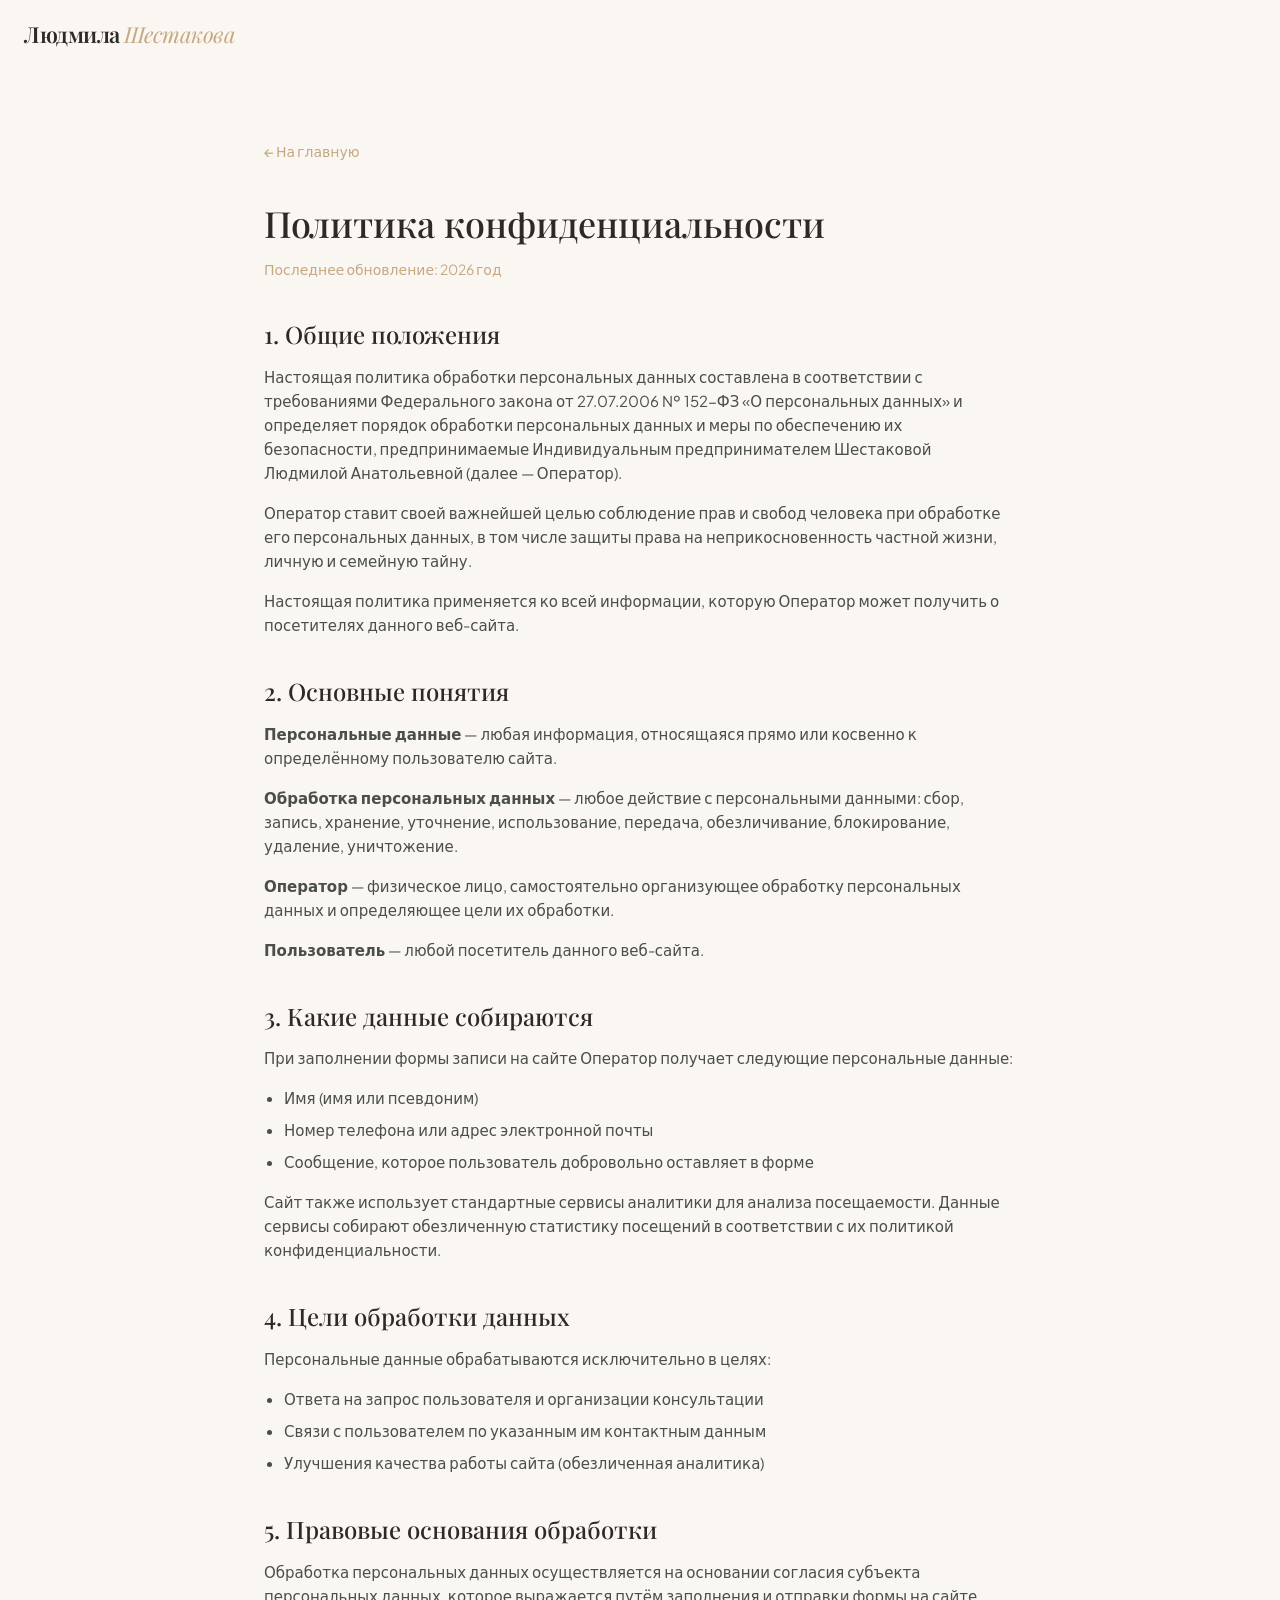
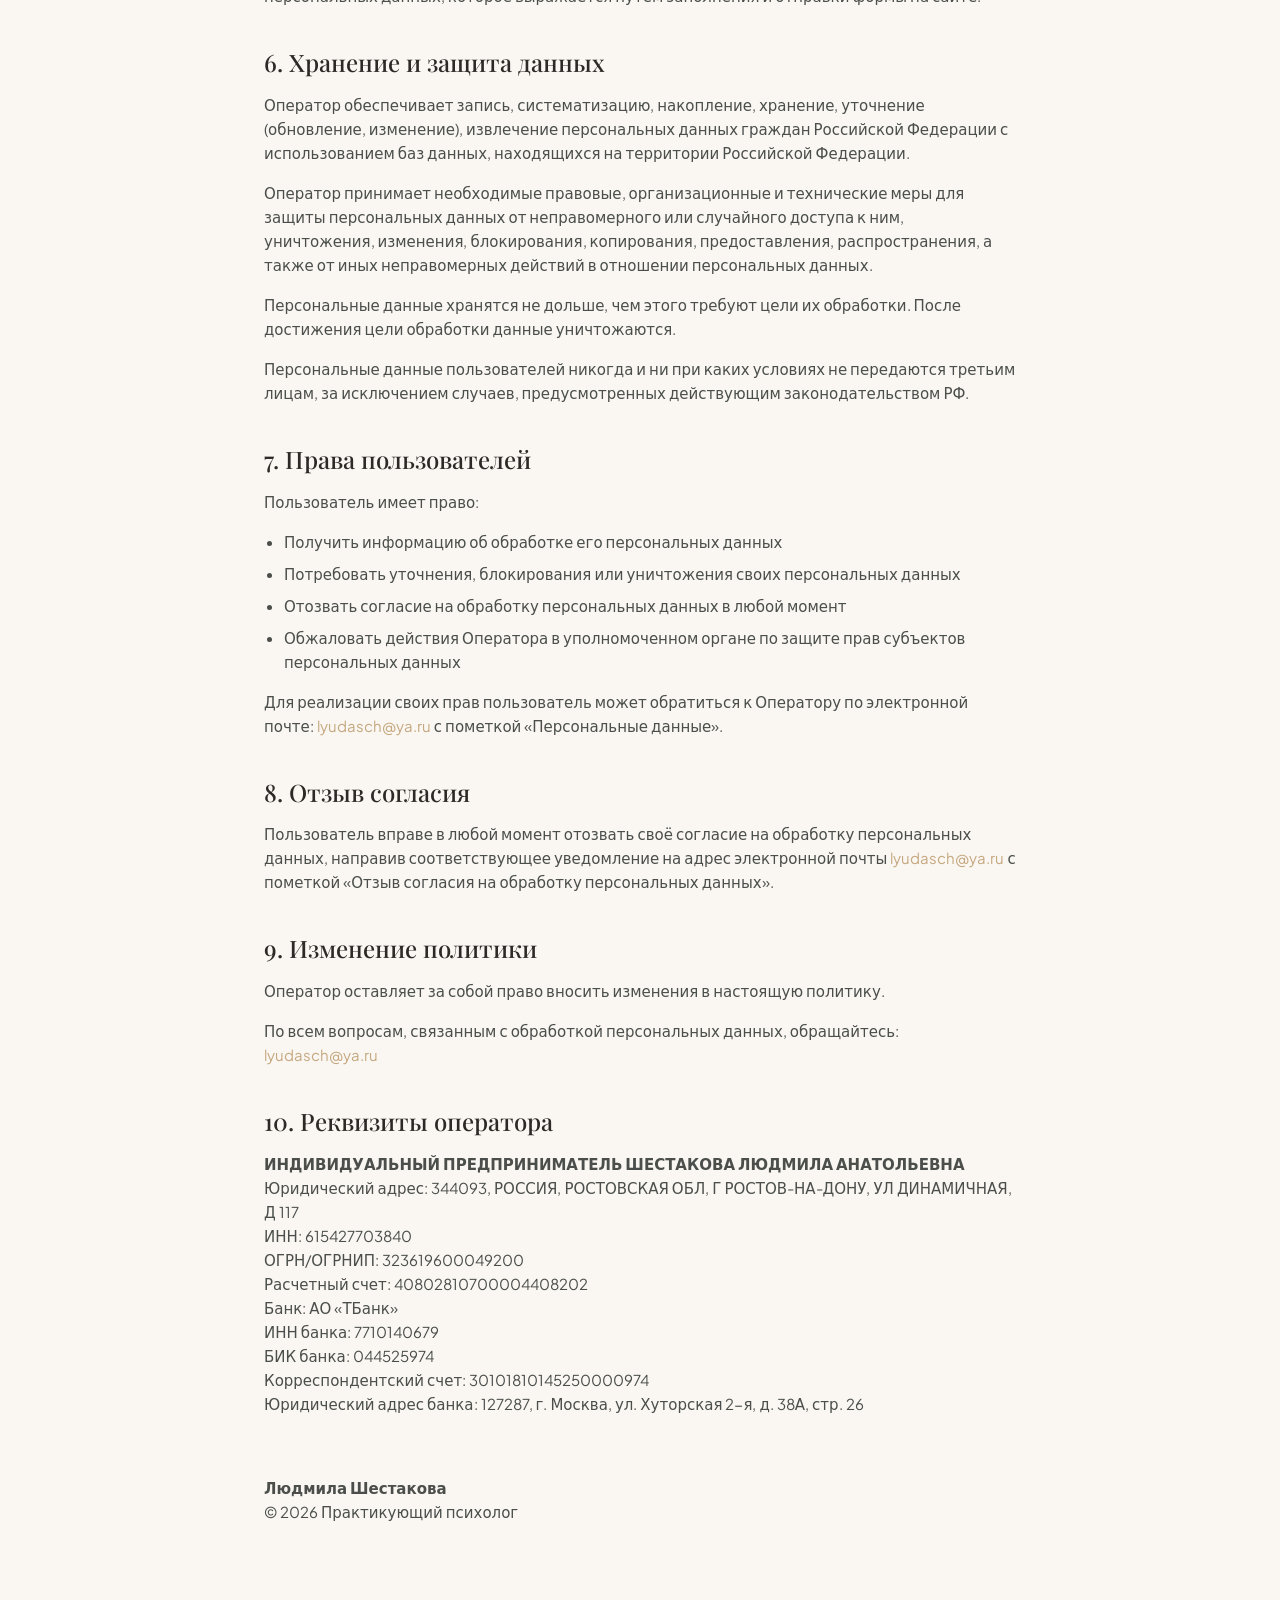
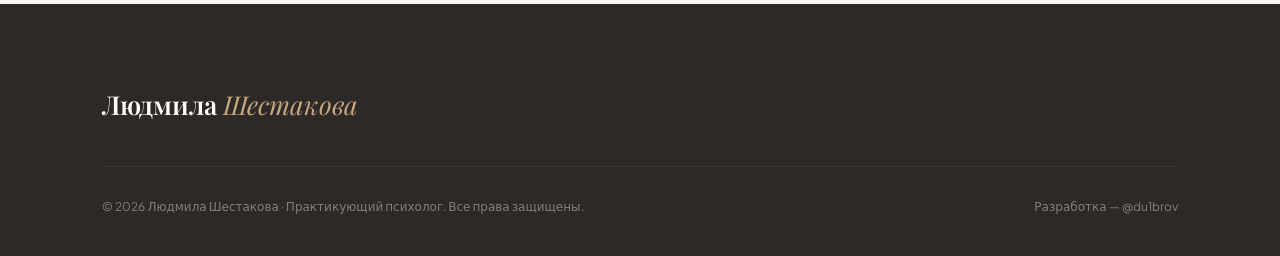
==== commit 3b50e72b: "add privacy v2" ====
--- a/privacy.html
+++ b/privacy.html
@@ -103,7 +103,7 @@
     <div class="privacy-header-meta">Последнее обновление: 2026 год</div>
     
     <h2>1. Общие положения</h2>
-    <p>Настоящая политика обработки персональных данных составлена в соответствии с требованиями Федерального закона от 27.07.2006 № 152-ФЗ «О персональных данных» и определяет порядок обработки персональных данных и меры по обеспечению их безопасности, предпринимаемые Шестаковой Людмилой Анатольевной (далее — Оператор).</p>
+    <p>Настоящая политика обработки персональных данных составлена в соответствии с требованиями Федерального закона от 27.07.2006 № 152-ФЗ «О персональных данных» и определяет порядок обработки персональных данных и меры по обеспечению их безопасности, предпринимаемые Индивидуальным предпринимателем Шестаковой Людмилой Анатольевной (далее — Оператор).</p>
     <p>Оператор ставит своей важнейшей целью соблюдение прав и свобод человека при обработке его персональных данных, в том числе защиты права на неприкосновенность частной жизни, личную и семейную тайну.</p>
     <p>Настоящая политика применяется ко всей информации, которую Оператор может получить о посетителях данного веб-сайта.</p>
 
@@ -134,7 +134,8 @@
     <p>Обработка персональных данных осуществляется на основании согласия субъекта персональных данных, которое выражается путём заполнения и отправки формы на сайте.</p>
 
     <h2>6. Хранение и защита данных</h2>
-    <p>Оператор принимает необходимые меры для защиты персональных данных от неправомерного доступа, изменения, раскрытия или уничтожения.</p>
+    <p>Оператор обеспечивает запись, систематизацию, накопление, хранение, уточнение (обновление, изменение), извлечение персональных данных граждан Российской Федерации с использованием баз данных, находящихся на территории Российской Федерации.</p>
+    <p>Оператор принимает необходимые правовые, организационные и технические меры для защиты персональных данных от неправомерного или случайного доступа к ним, уничтожения, изменения, блокирования, копирования, предоставления, распространения, а также от иных неправомерных действий в отношении персональных данных.</p>
     <p>Персональные данные хранятся не дольше, чем этого требуют цели их обработки. После достижения цели обработки данные уничтожаются.</p>
     <p>Персональные данные пользователей никогда и ни при каких условиях не передаются третьим лицам, за исключением случаев, предусмотренных действующим законодательством РФ.</p>
 
@@ -155,6 +156,20 @@
     <p>Оператор оставляет за собой право вносить изменения в настоящую политику.</p>
     <p>По всем вопросам, связанным с обработкой персональных данных, обращайтесь: <a href="mailto:lyudasch@ya.ru">lyudasch@ya.ru</a></p>
 
+    <h2>10. Реквизиты оператора</h2>
+    <p>
+      <strong>ИНДИВИДУАЛЬНЫЙ ПРЕДПРИНИМАТЕЛЬ ШЕСТАКОВА ЛЮДМИЛА АНАТОЛЬЕВНА</strong><br>
+      Юридический адрес: 344093, РОССИЯ, РОСТОВСКАЯ ОБЛ, Г РОСТОВ-НА-ДОНУ, УЛ ДИНАМИЧНАЯ, Д 117<br>
+      ИНН: 615427703840<br>
+      ОГРН/ОГРНИП: 323619600049200<br>
+      Расчетный счет: 40802810700004408202<br>
+      Банк: АО «ТБанк»<br>
+      ИНН банка: 7710140679<br>
+      БИК банка: 044525974<br>
+      Корреспондентский счет: 30101810145250000974<br>
+      Юридический адрес банка: 127287, г. Москва, ул. Хуторская 2-я, д. 38А, стр. 26
+    </p>
+
     <p style="margin-top: 60px;"><strong>Людмила Шестакова</strong><br>© 2026 Практикующий психолог</p>
   </main>
 
--- a/styles.css
+++ b/styles.css
@@ -1282,9 +1282,23 @@
 }
 
 .sanctuary-mini-frame {
-  border: 1px solid var(--sand-light);
-  padding: 8px;
+  border: 1px solid var(--sand-medium);
+  border-radius: 6px;
+  overflow: hidden;
   background-color: var(--bg-natural);
+}
+
+.sanctuary-mini-frame img {
+  width: 100%;
+  height: auto;
+  border-radius: 6px;
+  display: block;
+  cursor: pointer;
+  transition: transform 0.6s cubic-bezier(0.25, 0.8, 0.25, 1);
+}
+
+.sanctuary-mini-frame img:hover {
+  transform: scale(1.04);
 }
 
 .sanctuary-svg-frame {
@@ -1578,6 +1592,15 @@
   color: var(--ink-light);
 }
 
+.form-feedback-message {
+  margin-top: 12px;
+  font-family: var(--font-sans);
+  font-size: 13.5px;
+  font-weight: 500;
+  text-align: center;
+  transition: var(--transition);
+}
+
 /* ─────────────────────────────────────────
    FOOTER
    ──────────────────────────────────────── */
@@ -1837,6 +1860,10 @@
   }
   .portrait-watermark {
     display: none !important;
+  }
+  
+  .sanctuary-mini-frame {
+    display: none;
   }
 
   .dialogue-qa-card {
